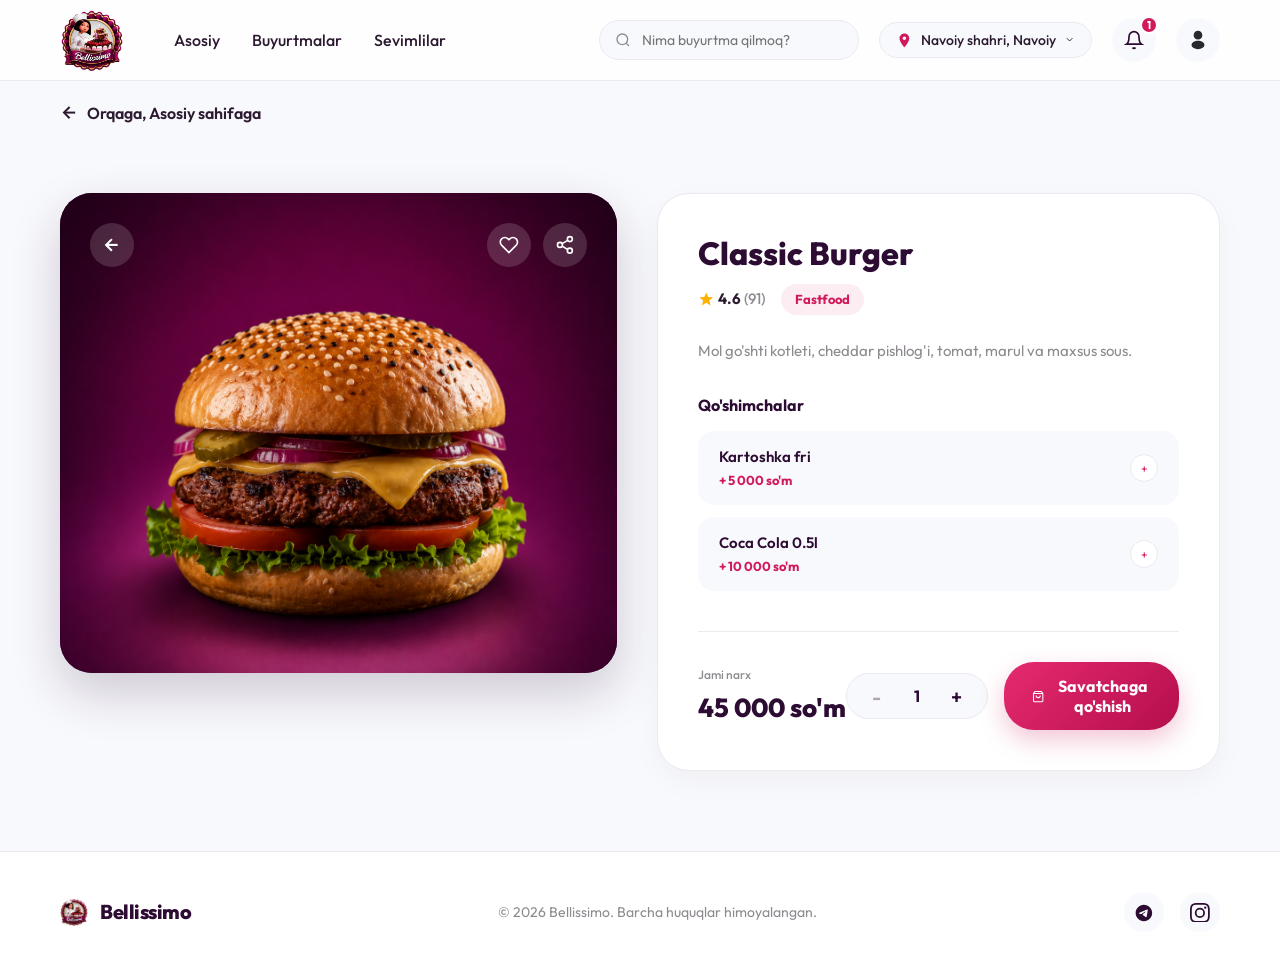
==== burger.html @ 24d5eb31 "Belissimo loyiha - to'liq versiya" ====
<!DOCTYPE html>
<html lang="uz">
<head>
    <meta charset="UTF-8">
    <meta name="viewport" content="width=device-width, initial-scale=1.0">
    <title>Classic Burger - Bellissimo</title>
    <meta name="description" content="Mol go'shti kotleti, cheddar pishlog'i, tomat, marul va maxsus sous bilan tayyorlangan Classic Burger. Bellissimo'da buyurtma bering.">
    <link rel="icon" type="image/x-icon" href="images/logo2.png">
    <link rel="stylesheet" href="style.css">
</head>
<body>

    <!-- ==========================================================================
         DESKTOP HEADER (Visible on Desktop/Tablet, hidden on Mobile)
         ========================================================================== -->
    <header class="desktop-header">
        <div class="container header-container">
            <a href="index.html" class="logo-link">
                <img src="images/logo2.png" alt="Bellissimo Logo" class="logo-img">
                            </a>

            <nav class="desktop-nav">
                <a href="index.html" class="nav-link">Asosiy</a>
                <a href="orders.html" class="nav-link">Buyurtmalar</a>
                <a href="favorites.html" class="nav-link">Sevimlilar</a>
            </nav>

            <div class="header-actions">
                <div class="header-search">
                    <svg class="header-search-icon" stroke="currentColor" fill="none" stroke-width="2" viewBox="0 0 24 24" height="1em" width="1em" xmlns="http://www.w3.org/2000/svg">
                        <circle cx="11" cy="11" r="8"></circle>
                        <line x1="21" y1="21" x2="16.65" y2="16.65"></line>
                    </svg>
                    <input type="text" id="search-input" placeholder="Nima buyurtma qilmoq?">
                </div>

                <button class="location-selector" title="Yetkazib berish manzili">
                    <svg stroke="currentColor" fill="currentColor" stroke-width="0" viewBox="0 0 24 24" height="1.2em" width="1.2em" xmlns="http://www.w3.org/2000/svg" style="color: var(--pink-accent);">
                        <path d="M12 2C8.13 2 5 5.13 5 9c0 5.25 7 13 7 13s7-7.75 7-13c0-3.87-3.13-7-7-7zm0 9.5c-1.38 0-2.5-1.12-2.5-2.5s1.12-2.5 2.5-2.5 2.5 1.12 2.5 2.5-1.12 2.5-2.5 2.5z"></path>
                    </svg>
                    <span>Navoiy shahri, Navoiy</span>
                    <svg stroke="currentColor" fill="none" stroke-width="2" viewBox="0 0 24 24" height="0.8em" width="0.8em" xmlns="http://www.w3.org/2000/svg">
                        <polyline points="6 9 12 15 18 9"></polyline>
                    </svg>
                </button>

                <button class="action-btn" title="Bildirishnomalar">
                    <svg stroke="currentColor" fill="none" stroke-width="2" viewBox="0 0 24 24" height="1em" width="1em" xmlns="http://www.w3.org/2000/svg">
                        <path d="M18 8A6 6 0 0 0 6 8c0 7-3 9-3 9h18s-3-2-3-9"></path>
                        <path d="M13.73 21a2 2 0 0 1-3.46 0"></path>
                    </svg>
                    <span class="badge">1</span>
                </button>


                <a href="profile.html" class="action-btn" title="Profil">
                    <img src="images/avatar.svg" alt="Profil" style="width: 22px; height: 22px; border-radius: 50%;">
                </a>
            </div>
        </div>
    </header>

    <!-- ==========================================================================
         PRODUCT DETAIL SECTION
         ========================================================================== -->
    <main class="container">
        <!-- Desktop Back Bar (Hidden on Mobile) -->
        <div class="detail-back-bar">
            <a href="index.html" class="back-link">
                <svg stroke="currentColor" fill="none" stroke-width="2.5" viewBox="0 0 24 24" height="1.2em" width="1.2em" xmlns="http://www.w3.org/2000/svg">
                    <line x1="19" y1="12" x2="5" y2="12"></line>
                    <polyline points="12 19 5 12 12 5"></polyline>
                </svg>
                <span>Orqaga, Asosiy sahifaga</span>
            </a>
        </div>

        <section class="detail-page-wrapper" data-base-price="45000">
            <div class="detail-layout">
                
                <!-- Left Column: Visual Gallery Card -->
                <div class="detail-gallery-card">
                    <div class="gallery-top-actions">
                        <!-- Back Button (Mobile layout) -->
                        <a href="index.html" class="gallery-circle-btn flex-center" title="Orqaga">
                            <svg stroke="currentColor" fill="none" stroke-width="2.5" viewBox="0 0 24 24" height="1.1em" width="1.1em" xmlns="http://www.w3.org/2000/svg">
                                <line x1="19" y1="12" x2="5" y2="12"></line>
                                <polyline points="12 19 5 12 12 5"></polyline>
                            </svg>
                        </a>
                        
                        <div class="flex-center" style="gap: 12px;">
                            <!-- Favorite Button -->
                            <button class="gallery-circle-btn detail-fav-btn flex-center" data-product-id="classic-burger" title="Saralanganlarga qo'shish">
                                <svg stroke="currentColor" fill="none" stroke-width="2" viewBox="0 0 24 24" height="1.1em" width="1.1em" xmlns="http://www.w3.org/2000/svg">
                                    <path d="M20.84 4.61a5.5 5.5 0 0 0-7.78 0L12 5.67l-1.06-1.06a5.5 5.5 0 0 0-7.78 7.78l1.06 1.06L12 21.23l7.78-7.78 1.06-1.06a5.5 5.5 0 0 0 0-7.78z"></path>
                                </svg>
                            </button>
                            
                            <!-- Share Button -->
                            <button class="gallery-circle-btn flex-center" title="Ulashish" onclick="navigator.clipboard.writeText(window.location.href).then(()=>showToast('Havola nusxalandi! 🔗')).catch(()=>showToast('Nusxalab bo\'lmadi'))">
                                <svg stroke="currentColor" fill="none" stroke-width="2" viewBox="0 0 24 24" height="1.1em" width="1.1em" xmlns="http://www.w3.org/2000/svg">
                                    <circle cx="18" cy="5" r="3"></circle>
                                    <circle cx="6" cy="12" r="3"></circle>
                                    <circle cx="18" cy="19" r="3"></circle>
                                    <line x1="8.59" y1="13.51" x2="15.42" y2="17.49"></line>
                                    <line x1="15.41" y1="6.51" x2="8.59" y2="10.49"></line>
                                </svg>
                            </button>
                        </div>
                    </div>

                    <div class="gallery-image-container">
                        <img src="images/burger.png" alt="Classic Burger" class="detail-main-img">
                    </div>

                </div>

                <!-- Right Column: Interactive details -->
                <div class="detail-info-card">
                    <div class="detail-header">
                        <h2 class="detail-title">Classic Burger</h2>
                        <div class="detail-ratings-row">
                            <div class="detail-rating">
                                <svg stroke="currentColor" fill="currentColor" stroke-width="0" viewBox="0 0 24 24" height="1.1em" width="1.1em" xmlns="http://www.w3.org/2000/svg">
                                    <path d="M12 17.27L18.18 21l-1.64-7.03L22 9.24l-7.19-.61L12 2 9.19 8.63 2 9.24l5.46 4.73L5.82 21z"></path>
                                </svg>
                                <span>4.6 <span class="detail-rating-count">(91)</span></span>
                            </div>
                            <span class="detail-category-badge">Fastfood</span>
                        </div>
                    </div>

                    <p class="detail-description">
                        Mol go'shti kotleti, cheddar pishlog'i, tomat, marul va maxsus sous.
                    </p>

                    <!-- No Size Selector (O'lcham) for Burger, matching mobile UI reference -->

                    <!-- Extras (Qo'shimchalar) -->
                    <div class="selector-section">
                        <h4 class="selector-title">Qo'shimchalar</h4>
                        <div class="extras-list">
                            <div class="extra-item" data-price="5000">
                                <div class="extra-info">
                                    <span class="extra-name">Kartoshka fri</span>
                                    <span class="extra-price">+ 5 000 so'm</span>
                                </div>
                                <button class="extra-checkbox flex-center">
                                    <svg stroke="currentColor" fill="currentColor" stroke-width="0" viewBox="0 0 24 24" height="1em" width="1em" xmlns="http://www.w3.org/2000/svg">
                                        <path d="M19 13h-6v6h-2v-6H5v-2h6V5h2v6h6v2z"></path>
                                    </svg>
                                </button>
                            </div>
                            <div class="extra-item" data-price="10000">
                                <div class="extra-info">
                                    <span class="extra-name">Coca Cola 0.5l</span>
                                    <span class="extra-price">+ 10 000 so'm</span>
                                </div>
                                <button class="extra-checkbox flex-center">
                                    <svg stroke="currentColor" fill="currentColor" stroke-width="0" viewBox="0 0 24 24" height="1em" width="1em" xmlns="http://www.w3.org/2000/svg">
                                        <path d="M19 13h-6v6h-2v-6H5v-2h6V5h2v6h6v2z"></path>
                                    </svg>
                                </button>
                            </div>
                        </div>
                    </div>

                    <!-- Purchase Actions Column -->
                    <div class="detail-purchase-bar">
                        <div class="detail-total-col">
                            <span class="detail-total-label">Jami narx</span>
                            <span class="detail-total-price">45 000 so'm</span>
                        </div>
                        <div class="detail-actions-col">
                            <div class="quantity-selector">
                                <button class="qty-btn qty-decrease">-</button>
                                <span class="qty-number">1</span>
                                <button class="qty-btn qty-increase">+</button>
                            </div>
                            <button class="btn-add-to-cart">
                                <svg stroke="currentColor" fill="none" stroke-width="2" viewBox="0 0 24 24" height="1.2em" width="1.2em" xmlns="http://www.w3.org/2000/svg">
                                    <path d="M6 2L3 6v14a2 2 0 0 0 2 2h14a2 2 0 0 0 2-2V6l-3-4z"></path>
                                    <line x1="3" y1="6" x2="21" y2="6"></line>
                                    <path d="M16 10a4 4 0 0 1-8 0"></path>
                                </svg>
                                <span>Savatchaga qo'shish</span>
                            </button>
                        </div>
                    </div>

                </div>

            </div>
        </section>
    </main>

    <!-- ==========================================================================
         MINIMAL FOOTER
         ========================================================================== -->
    <footer class="site-footer">
        <div class="container footer-container">
            <a href="index.html" class="logo-link">
                <img src="images/logo2.png" alt="Bellissimo Logo" class="logo-img" style="height: 28px; width: auto; object-fit: contain;">
                <span class="logo-text" style="font-size: 20px;">Bellissimo</span>
            </a>
            
            <p class="footer-copyright">© 2026 Bellissimo. Barcha huquqlar himoyalangan.</p>
            
            <div class="social-links">
                <a href="https://t.me/Belissimo_Navoiy" target="_blank" rel="noopener noreferrer" class="social-icon flex-center" title="Telegram">
                    <svg stroke="currentColor" fill="currentColor" stroke-width="0" viewBox="0 0 24 24" height="1.1em" width="1.1em" xmlns="http://www.w3.org/2000/svg">
                        <path d="M12 2C6.48 2 2 6.48 2 12s4.48 10 10 10 10-4.48 10-10S17.52 2 12 2zm4.64 6.8c-.15 1.58-.8 5.42-1.13 7.19-.14.75-.42 1-.68 1.03-.58.05-1.02-.38-1.58-.75-.88-.58-1.38-.94-2.23-1.5-.99-.65-.35-1.01.22-1.59.15-.15 2.71-2.48 2.76-2.69a.2.2 0 0 0-.05-.18c-.06-.05-.14-.03-.21-.02-.09.02-1.49.95-4.22 2.79-.4.27-.76.41-1.08.4-.36-.01-1.04-.2-1.55-.37-.63-.2-1.12-.31-1.08-.66.02-.18.27-.36.74-.55 2.92-1.27 4.86-2.11 5.83-2.51 2.78-1.16 3.35-1.36 3.73-1.36.08 0 .27.02.39.12.1.08.13.19.14.27-.01.06.01.24 0 .24z"></path>
                    </svg>
                </a>
                <a href="https://instagram.com/bellissimo.navoiy" target="_blank" rel="noopener noreferrer" class="social-icon flex-center" title="Instagram">
                    <svg stroke="currentColor" fill="currentColor" stroke-width="0" viewBox="0 0 24 24" height="1.1em" width="1.1em" xmlns="http://www.w3.org/2000/svg">
                        <path d="M12 2.163c3.204 0 3.584.012 4.85.07 3.252.148 4.771 1.691 4.919 4.919.058 1.265.069 1.645.069 4.849 0 3.205-.012 3.584-.069 4.849-.149 3.225-1.664 4.771-4.919 4.919-1.266.058-1.644.07-4.85.07-3.204 0-3.584-.012-4.849-.07-3.26-.149-4.771-1.699-4.919-4.92-.058-1.265-.07-1.644-.07-4.849 0-3.204.013-3.583.07-4.849.149-3.227 1.664-4.771 4.919-4.919 1.266-.057 1.645-.069 4.849-.069zM12 0C8.741 0 8.333.014 7.053.072 2.695.272.273 2.69.073 7.051.014 8.333 0 8.741 0 12c0 3.259.014 3.668.072 4.948.2 4.358 2.618 6.78 6.98 6.98 1.281.058 1.689.072 4.948.072 3.259 0 3.668-.014 4.948-.072 4.354-.2 6.782-2.618 6.979-6.98.059-1.28.073-1.689.073-4.948 0-3.259-.014-3.667-.072-4.947-.196-4.354-2.617-6.78-6.979-6.98C15.668.014 15.259 0 12 0zm0 5.838a6.162 6.162 0 1 0 0 12.324 6.162 6.162 0 0 0 0-12.324zM12 16a4 4 0 1 1 0-8 4 4 0 0 1 0 8zm6.406-11.845a1.44 1.44 0 1 0 0 2.881 1.44 1.44 0 0 0 0-2.881z"></path>
                    </svg>
                </a>
            </div>
        </div>
    </footer>

    <!-- Shared Javascript file -->
    <script src="script.js"></script>
</body>
</html>
---- style.css ----
@import url('https://fonts.googleapis.com/css2?family=Outfit:wght@300;400;500;600;700;800&display=swap');

:root {
    --dark-purple: #2D0C33;
    --dark-purple-rgb: 45, 12, 51;
    --purple-gradient: linear-gradient(135deg, #4A0E4E 0%, #2D0C33 100%);
    --pink-accent: #D11A5B;
    --pink-gradient: linear-gradient(135deg, #E62A70 0%, #B50E4C 100%);
    --white-card: #FFFFFF;
    --bg-gray: #F8F9FC;
    --gold: #FFB300;
    --text-dark: #2C1A30;
    --text-muted: #8E8A90;
    --border-color: #ECE9F0;
    --border-radius-lg: 24px;
    --border-radius-md: 16px;
    --border-radius-sm: 12px;
    --transition-smooth: all 0.3s cubic-bezier(0.4, 0, 0.2, 1);
    --shadow-soft: 0 10px 30px rgba(45, 12, 51, 0.04);
    --shadow-hover: 0 15px 35px rgba(45, 12, 51, 0.1);
    --max-width: 1200px;
}

* {
    box-sizing: border-box;
    margin: 0;
    padding: 0;
    -webkit-tap-highlight-color: transparent;
}

body {
    font-family: 'Outfit', sans-serif;
    background-color: var(--bg-gray);
    color: var(--text-dark);
    line-height: 1.5;
    overflow-x: hidden;
}

a {
    text-decoration: none;
    color: inherit;
}

button {
    font-family: 'Outfit', sans-serif;
    border: none;
    outline: none;
    cursor: pointer;
    background: none;
    transition: var(--transition-smooth);
}

input {
    font-family: 'Outfit', sans-serif;
    border: none;
    outline: none;
}

/* Scrollbar Customization */
::-webkit-scrollbar {
    width: 8px;
    height: 8px;
}
::-webkit-scrollbar-track {
    background: var(--bg-gray);
}
::-webkit-scrollbar-thumb {
    background: #D5CCD8;
    border-radius: 4px;
}
::-webkit-scrollbar-thumb:hover {
    background: #B4A6B8;
}

/* ==========================================================================
   GLOBAL UTILITIES & CONTAINERS
   ========================================================================== */
.container {
    max-width: var(--max-width);
    margin: 0 auto;
    padding: 0 20px;
    width: 100%;
}

.flex-center {
    display: flex;
    justify-content: center;
    align-items: center;
}

.text-gradient {
    background: var(--pink-gradient);
    -webkit-background-clip: text;
    -webkit-text-fill-color: transparent;
}

/* ==========================================================================
   DESKTOP HEADER & NAVIGATION (Hidden on mobile)
   ========================================================================== */
.desktop-header {
    background-color: rgba(255, 255, 255, 0.85);
    backdrop-filter: blur(10px);
    -webkit-backdrop-filter: blur(10px);
    border-bottom: 1px solid var(--border-color);
    position: sticky;
    top: 0;
    z-index: 1000;
    transition: var(--transition-smooth);
}

.header-container {
    display: flex;
    align-items: center;
    height: 80px;
}

.logo-link {
    display: flex;
    align-items: center;
    gap: 12px;
    flex-shrink: 0;
}

.logo-img {
    height: 64px;
    width: auto;
    object-fit: contain;
}

.logo-text {
    font-size: 24px;
    font-weight: 800;
    color: var(--dark-purple);
    letter-spacing: -0.5px;
}

.desktop-nav {
    display: flex;
    gap: 32px;
    margin-left: 50px;
    margin-right: 40px;
    align-items: center;
    flex-shrink: 0;
}

.nav-link {
    font-size: 16px;
    font-weight: 500;
    color: var(--text-dark);
    position: relative;
    padding: 8px 0;
    transition: var(--transition-smooth);
}

.nav-link::after {
    content: '';
    position: absolute;
    bottom: 0;
    left: 0;
    width: 0;
    height: 2px;
    background: var(--pink-gradient);
    transition: var(--transition-smooth);
}

.nav-link.active,
.nav-link:hover {
    color: var(--pink-accent);
}

.nav-link.active::after,
.nav-link:hover::after {
    width: 100%;
}

.header-actions {
    display: flex;
    align-items: center;
    gap: 20px;
    margin-left: auto;
}

.header-search {
    position: relative;
    width: 260px;
}

.header-search input {
    width: 100%;
    padding: 10px 16px 10px 42px;
    background-color: var(--bg-gray);
    border: 1px solid var(--border-color);
    border-radius: 30px;
    font-size: 14px;
    color: var(--text-dark);
    transition: var(--transition-smooth);
}

.header-search input:focus {
    background-color: #fff;
    border-color: var(--pink-accent);
    box-shadow: 0 0 0 3px rgba(209, 26, 91, 0.1);
}

.header-search-icon {
    position: absolute;
    left: 16px;
    top: 50%;
    transform: translateY(-50%);
    color: var(--text-muted);
    font-size: 16px;
    pointer-events: none;
}

.location-selector {
    display: flex;
    align-items: center;
    gap: 8px;
    padding: 8px 16px;
    background-color: var(--bg-gray);
    border: 1px solid var(--border-color);
    border-radius: 30px;
    font-size: 14px;
    font-weight: 500;
    color: var(--text-dark);
    white-space: nowrap;
}

.location-selector:hover {
    background-color: #fff;
    border-color: var(--pink-accent);
}

.action-btn {
    position: relative;
    display: inline-flex;
    align-items: center;
    justify-content: center;
    width: 44px;
    height: 44px;
    background-color: var(--bg-gray);
    border-radius: 50%;
    color: var(--dark-purple);
    font-size: 20px;
}

.action-btn:hover {
    background-color: var(--dark-purple);
    color: #fff;
    transform: translateY(-2px);
}

.badge {
    position: absolute;
    top: -2px;
    right: -2px;
    background-color: var(--pink-accent);
    color: #fff;
    font-size: 11px;
    font-weight: 700;
    min-width: 18px;
    height: 18px;
    border-radius: 9px;
    display: flex;
    align-items: center;
    justify-content: center;
    padding: 0 4px;
    border: 2px solid #fff;
}

.profile-avatar {
    width: 44px;
    height: 44px;
    border-radius: 50%;
    object-fit: cover;
    border: 2px solid var(--border-color);
    transition: var(--transition-smooth);
}

.profile-avatar:hover {
    border-color: var(--pink-accent);
    transform: translateY(-2px);
}

/* ==========================================================================
   MOBILE HEADER & SEARCH BAR (Hidden on desktop)
   ========================================================================== */
.mobile-header-container {
    display: none;
    padding: 16px 20px 8px;
    background-color: #fff;
}

.mobile-top-row {
    display: flex;
    justify-content: space-between;
    align-items: center;
    margin-bottom: 16px;
}

.mobile-location {
    display: flex;
    flex-direction: column;
}

.mobile-location-label {
    font-size: 12px;
    color: var(--text-muted);
    font-weight: 500;
    display: flex;
    align-items: center;
    gap: 4px;
}

.mobile-location-label svg {
    color: var(--pink-accent);
}

.mobile-location-value {
    font-size: 16px;
    font-weight: 700;
    color: var(--dark-purple);
    display: flex;
    align-items: center;
    gap: 6px;
    margin-top: 2px;
}

.mobile-location-value svg {
    font-size: 12px;
    color: var(--pink-accent);
}

.mobile-search-row {
    display: flex;
    gap: 12px;
    align-items: center;
}

.mobile-search-bar {
    position: relative;
    flex: 1;
}

.mobile-search-bar input {
    width: 100%;
    padding: 16px 16px 16px 48px;
    background-color: var(--bg-gray);
    border-radius: 20px;
    font-size: 15px;
    color: var(--text-dark);
    font-weight: 500;
    transition: var(--transition-smooth);
}

.mobile-search-bar input::placeholder {
    color: #B4A6B8;
}

.mobile-search-bar svg {
    position: absolute;
    left: 20px;
    top: 50%;
    transform: translateY(-50%);
    color: var(--text-muted);
    font-size: 18px;
}

.mobile-filter-btn {
    width: 52px;
    height: 52px;
    background: var(--purple-gradient);
    border-radius: 20px;
    color: #fff;
    display: flex;
    align-items: center;
    justify-content: center;
    font-size: 20px;
    box-shadow: 0 8px 20px rgba(45, 12, 51, 0.15);
}

.mobile-filter-btn:active {
    transform: scale(0.95);
}

/* ==========================================================================
   MOBILE BOTTOM NAVIGATION BAR
   ========================================================================== */
.mobile-bottom-nav {
    display: none;
    position: fixed;
    bottom: 0;
    left: 0;
    width: 100%;
    background-color: #fff;
    box-shadow: 0 -10px 30px rgba(0, 0, 0, 0.04);
    border-top: 1px solid var(--border-color);
    z-index: 999;
}

.mobile-nav-container {
    display: flex;
    justify-content: space-around;
    align-items: center;
    height: 72px;
    padding: 0 10px;
}

.mobile-nav-item {
    display: flex;
    flex-direction: column;
    align-items: center;
    gap: 6px;
    color: var(--text-muted);
    font-size: 12px;
    font-weight: 600;
    flex: 1;
    padding: 8px 0;
}

.mobile-nav-item svg {
    font-size: 22px;
    transition: var(--transition-smooth);
}

.mobile-nav-item.active {
    color: var(--pink-accent);
}

.mobile-nav-item.active svg {
    transform: translateY(-2px);
}

/* ==========================================================================
   HERO BANNER
   ========================================================================== */
.hero-section {
    padding: 24px 0;
}

.hero-banner-container {
    width: 100%;
    border-radius: 24px;
    overflow: hidden;
    box-shadow: 0 15px 40px rgba(45, 12, 51, 0.08);
    display: flex;
    justify-content: center;
    align-items: center;
    background-color: var(--dark-purple);
}

.hero-banner-img {
    width: 100%;
    height: auto;
    max-height: 480px;
    object-fit: cover;
    object-position: center;
    display: block;
    border-radius: 24px;
    transition: var(--transition-smooth);
}

/* ==========================================================================
   CATEGORIES SECTION
   ========================================================================== */
.categories-section {
    padding: 16px 0;
}

.section-header {
    display: flex;
    justify-content: space-between;
    align-items: center;
    margin-bottom: 20px;
}

.section-title {
    font-size: 24px;
    font-weight: 800;
    color: var(--dark-purple);
    letter-spacing: -0.5px;
}

.section-link {
    color: var(--pink-accent);
    font-weight: 700;
    font-size: 15px;
    transition: var(--transition-smooth);
}

.section-link:hover {
    opacity: 0.8;
}

.categories-wrapper {
    display: flex;
    justify-content: space-between;
    align-items: center;
    gap: 24px;
}

.categories-cart-btn {
    display: inline-flex;
    align-items: center;
    justify-content: center;
    height: 40px;
    padding: 0 24px;
    background-color: var(--pink-accent);
    color: #fff;
    border: none;
    border-radius: 9999px;
    font-size: 16px;
    font-weight: 600;
    cursor: pointer;
    white-space: nowrap;
    transition: all 250ms ease;
    box-shadow: 0 4px 12px rgba(209, 26, 91, 0.2);
    margin-bottom: 12px; /* To align with the scrollbar of categories-container */
}

.categories-cart-btn:hover {
    transform: translateY(-2px);
    box-shadow: 0 6px 16px rgba(209, 26, 91, 0.3);
}

.categories-cart-btn .divider {
    margin: 0 8px;
    opacity: 0.8;
    font-weight: 400;
}

.categories-cart-btn .cart-badge {
    background: transparent;
    color: #fff;
    font-weight: 700;
    padding: 0;
}

.categories-container {
    display: flex;
    flex: 1;
    gap: 16px;
    overflow-x: auto;
    padding: 4px 4px 16px;
    scrollbar-width: none; /* Firefox */
    -webkit-overflow-scrolling: touch;
}

.categories-container::-webkit-scrollbar {
    display: none; /* Chrome/Safari */
}

.category-card {
    display: inline-flex;
    align-items: center;
    justify-content: center;
    height: 40px;
    padding: 0 24px;
    background-color: var(--white-card);
    color: var(--dark-purple);
    border: 1px solid var(--border-color);
    border-radius: 9999px;
    font-size: 16px;
    font-weight: 600;
    cursor: pointer;
    white-space: nowrap;
    transition: all 250ms ease;
    box-shadow: none;
    flex-shrink: 0;
}

@media (min-width: 993px) {
    .category-card:hover {
        background: var(--purple-gradient);
        color: #fff;
        border-color: transparent;
        transform: translateY(-2px);
    }
}

.category-card.active {
    background: var(--purple-gradient);
    color: #fff;
    border-color: transparent;
    box-shadow: 0 8px 20px rgba(45, 12, 51, 0.15);
    transform: scale(1.03);
}

.category-card.active:hover {
    transform: scale(1.03);
}

.category-name {
    font-size: 16px;
    font-weight: 600;
}

/* ==========================================================================
   POPULAR PRODUCTS SECTION
   ========================================================================== */
.popular-section {
    padding: 16px 0 60px;
}

.products-grid {
    display: grid;
    grid-template-columns: repeat(4, 1fr);
    gap: 24px;
}

.product-card {
    background-color: var(--white-card);
    border-radius: var(--border-radius-lg);
    box-shadow: var(--shadow-soft);
    padding: 16px;
    display: flex;
    flex-direction: column;
    position: relative;
    transition: var(--transition-smooth);
    border: 1px solid var(--border-color);
}

.product-card:hover {
    transform: translateY(-6px);
    box-shadow: var(--shadow-hover);
    border-color: rgba(209, 26, 91, 0.1);
}

.favorite-badge {
    position: absolute;
    top: 16px;
    right: 16px;
    width: 36px;
    height: 36px;
    border-radius: 50%;
    background-color: rgba(255, 255, 255, 0.9);
    backdrop-filter: blur(4px);
    -webkit-backdrop-filter: blur(4px);
    color: var(--text-muted);
    font-size: 16px;
    box-shadow: 0 4px 10px rgba(0, 0, 0, 0.05);
    z-index: 5;
}

.favorite-badge:hover,
.favorite-badge.active {
    color: var(--pink-accent);
    background-color: #fff;
}

.product-img-wrapper {
    width: 100%;
    aspect-ratio: 1 / 1;
    margin-bottom: 16px;
    border-radius: var(--border-radius-md);
    overflow: hidden;
    background-color: var(--bg-gray);
}

.product-img {
    height: 100%;
    width: 100%;
    object-fit: cover;
    transition: var(--transition-smooth);
}

.product-card:hover .product-img {
    transform: scale(1.08);
}

.product-info {
    display: flex;
    flex-direction: column;
    flex-grow: 1;
}

.product-meta {
    display: flex;
    justify-content: space-between;
    align-items: center;
    margin-bottom: 8px;
}

.product-category {
    font-size: 13px;
    font-weight: 600;
    color: var(--pink-accent);
    background-color: rgba(209, 26, 91, 0.06);
    padding: 4px 10px;
    border-radius: 20px;
}

.product-rating {
    display: flex;
    align-items: center;
    gap: 4px;
    font-size: 13px;
    font-weight: 700;
    color: var(--text-dark);
}

.product-rating svg {
    color: var(--gold);
}

.product-rating-count {
    color: var(--text-muted);
    font-weight: 500;
}

.product-title {
    font-size: 17px;
    font-weight: 700;
    color: var(--dark-purple);
    margin-bottom: 16px;
    line-height: 1.3;
    flex-grow: 1;
    display: -webkit-box;
    -webkit-line-clamp: 2;
    -webkit-box-orient: vertical;
    overflow: hidden;
}

.product-bottom {
    display: flex;
    justify-content: space-between;
    align-items: center;
    margin-top: auto;
}

.product-price {
    font-size: 18px;
    font-weight: 800;
    color: var(--dark-purple);
}

.add-card-btn {
    width: 40px;
    height: 40px;
    background: var(--pink-gradient);
    border-radius: 12px;
    color: #fff;
    font-size: 18px;
    box-shadow: 0 4px 12px rgba(209, 26, 91, 0.2);
}

.add-card-btn:hover {
    transform: scale(1.08);
    box-shadow: 0 6px 16px rgba(209, 26, 91, 0.3);
}

/* ==========================================================================
   PRODUCT DETAIL PAGE LAYOUT
   ========================================================================== */
.detail-page-wrapper {
    padding: 40px 0 80px;
}

.detail-back-bar {
    margin-bottom: 24px;
    padding-top: 20px;
}

.back-link {
    display: inline-flex;
    align-items: center;
    gap: 8px;
    font-weight: 600;
    color: var(--text-dark);
}

.back-link:hover {
    color: var(--pink-accent);
}

.detail-layout {
    display: grid;
    grid-template-columns: 1.1fr 0.9fr;
    gap: 40px;
    align-items: start;
}

/* Left Column: Premium Gallery Visual Card */
.detail-gallery-card {
    background: var(--purple-gradient);
    border-radius: 32px;
    padding: 30px;
    position: relative;
    box-shadow: 0 20px 50px rgba(45, 12, 51, 0.2);
    min-height: 480px;
    display: flex;
    flex-direction: column;
    justify-content: space-between;
    overflow: hidden;
}

.gallery-top-actions {
    display: flex;
    justify-content: space-between;
    position: relative;
    z-index: 5;
}

.gallery-circle-btn {
    width: 44px;
    height: 44px;
    border-radius: 50%;
    background-color: rgba(255, 255, 255, 0.15);
    backdrop-filter: blur(10px);
    -webkit-backdrop-filter: blur(10px);
    color: #fff;
    font-size: 18px;
}

.gallery-circle-btn:hover,
.gallery-circle-btn.active {
    background-color: #fff;
    color: var(--pink-accent);
    transform: scale(1.05);
}

.gallery-image-container {
    position: absolute;
    top: 0;
    left: 0;
    right: 0;
    bottom: 0;
    display: flex;
    align-items: center;
    justify-content: center;
    background: none;
    border: none;
    box-shadow: none;
}

.detail-main-img {
    width: 100%;
    height: 100%;
    object-fit: cover;
}

@keyframes float {
    0%, 100% { transform: translateY(0); }
    50% { transform: translateY(-10px); }
}

.gallery-indicators {
    display: flex;
    justify-content: space-between;
    align-items: center;
    position: relative;
    z-index: 5;
}

.dots-wrapper {
    display: flex;
    gap: 8px;
}

.gallery-dot {
    width: 8px;
    height: 8px;
    border-radius: 50%;
    background-color: rgba(255, 255, 255, 0.3);
}

.gallery-dot.active {
    width: 24px;
    border-radius: 4px;
    background-color: #fff;
}

.gallery-counter {
    background-color: rgba(255, 255, 255, 0.15);
    backdrop-filter: blur(10px);
    -webkit-backdrop-filter: blur(10px);
    color: #fff;
    padding: 4px 12px;
    border-radius: 20px;
    font-size: 13px;
    font-weight: 600;
}

/* Right Column: Information & Controls Card */
.detail-info-card {
    background-color: var(--white-card);
    border-radius: 32px;
    box-shadow: var(--shadow-soft);
    padding: 40px;
    border: 1px solid var(--border-color);
}

.detail-header {
    margin-bottom: 24px;
}

.detail-title {
    font-size: 32px;
    font-weight: 800;
    color: var(--dark-purple);
    line-height: 1.2;
    margin-bottom: 12px;
}

.detail-ratings-row {
    display: flex;
    align-items: center;
    gap: 16px;
}

.detail-rating {
    display: flex;
    align-items: center;
    gap: 4px;
    font-size: 15px;
    font-weight: 700;
}

.detail-rating svg {
    color: var(--gold);
}

.detail-rating-count {
    color: var(--text-muted);
    font-weight: 500;
}

.detail-category-badge {
    background-color: rgba(209, 26, 91, 0.08);
    color: var(--pink-accent);
    font-size: 13px;
    font-weight: 700;
    padding: 6px 14px;
    border-radius: 20px;
}

.detail-description {
    font-size: 15px;
    color: var(--text-muted);
    line-height: 1.6;
    margin-bottom: 30px;
}

/* Size Selector Section */
.selector-section {
    margin-bottom: 30px;
}

.selector-title {
    font-size: 16px;
    font-weight: 700;
    color: var(--dark-purple);
    margin-bottom: 14px;
}

.size-selector-grid {
    display: grid;
    grid-template-columns: repeat(3, 1fr);
    gap: 12px;
}

.size-btn {
    border: 1px solid var(--border-color);
    border-radius: var(--border-radius-sm);
    padding: 12px 8px;
    text-align: center;
    background-color: #fff;
    transition: var(--transition-smooth);
}

.size-btn:hover {
    border-color: var(--pink-accent);
}

.size-btn.active {
    border-color: var(--pink-accent);
    background-color: rgba(209, 26, 91, 0.02);
    box-shadow: 0 0 0 1px var(--pink-accent) inset;
}

.size-value {
    display: block;
    font-size: 15px;
    font-weight: 700;
    color: var(--dark-purple);
    margin-bottom: 4px;
}

.size-desc {
    display: block;
    font-size: 11px;
    color: var(--text-muted);
}

/* Extras Section */
.extras-list {
    display: flex;
    flex-direction: column;
    gap: 12px;
}

.extra-item {
    display: flex;
    justify-content: space-between;
    align-items: center;
    background-color: var(--bg-gray);
    padding: 14px 20px;
    border-radius: var(--border-radius-md);
    cursor: pointer;
    border: 1px solid transparent;
    transition: var(--transition-smooth);
}

.extra-item:hover {
    border-color: rgba(209, 26, 91, 0.15);
    background-color: rgba(209, 26, 91, 0.01);
}

.extra-item.selected {
    border-color: rgba(209, 26, 91, 0.25);
    background-color: rgba(209, 26, 91, 0.02);
}

.extra-info {
    display: flex;
    flex-direction: column;
    gap: 2px;
}

.extra-name {
    font-size: 15px;
    font-weight: 600;
    color: var(--dark-purple);
}

.extra-price {
    font-size: 13px;
    color: var(--pink-accent);
    font-weight: 700;
}

.extra-checkbox {
    width: 28px;
    height: 28px;
    border-radius: 50%;
    background-color: #fff;
    border: 1px solid var(--border-color);
    color: var(--pink-accent);
    font-size: 12px;
    transition: var(--transition-smooth);
}

.extra-item.selected .extra-checkbox {
    background-color: var(--pink-accent);
    border-color: var(--pink-accent);
    color: #fff;
}

/* Details Purchase/Bottom Bar */
.detail-purchase-bar {
    display: flex;
    justify-content: space-between;
    align-items: center;
    margin-top: 40px;
    padding-top: 30px;
    border-top: 1px solid var(--border-color);
}

.detail-total-col {
    display: flex;
    flex-direction: column;
    gap: 4px;
}

.detail-total-label {
    font-size: 12px;
    color: var(--text-muted);
    font-weight: 500;
}

.detail-total-price {
    font-size: 26px;
    font-weight: 800;
    color: var(--dark-purple);
    white-space: nowrap;
}

.detail-actions-col {
    display: flex;
    align-items: center;
    gap: 16px;
}

.quantity-selector {
    display: flex;
    align-items: center;
    gap: 16px;
    background-color: var(--bg-gray);
    padding: 8px 16px;
    border-radius: 30px;
    border: 1px solid var(--border-color);
}

.qty-btn {
    font-size: 20px;
    font-weight: 600;
    color: var(--dark-purple);
    width: 28px;
    height: 28px;
    display: flex;
    align-items: center;
    justify-content: center;
}

.qty-btn:hover {
    color: var(--pink-accent);
}

.qty-number {
    font-size: 16px;
    font-weight: 700;
    color: var(--dark-purple);
    min-width: 20px;
    text-align: center;
}

.btn-add-to-cart {
    background: var(--pink-gradient);
    color: #fff;
    font-size: 16px;
    font-weight: 700;
    padding: 14px 28px;
    border-radius: 30px;
    display: flex;
    align-items: center;
    gap: 10px;
    box-shadow: 0 10px 25px rgba(209, 26, 91, 0.25);
}

.btn-add-to-cart:hover {
    transform: translateY(-2px);
    box-shadow: 0 15px 30px rgba(209, 26, 91, 0.35);
}

.btn-add-to-cart:active {
    transform: translateY(0);
}

/* ==========================================================================
   MINIMAL FOOTER
   ========================================================================== */
.site-footer {
    background-color: #fff;
    border-top: 1px solid var(--border-color);
    padding: 40px 0;
    margin-top: auto;
}

.footer-container {
    display: flex;
    justify-content: space-between;
    align-items: center;
}

.footer-copyright {
    font-size: 14px;
    color: var(--text-muted);
}

.social-links {
    display: flex;
    gap: 16px;
}

.social-icon {
    width: 40px;
    height: 40px;
    border-radius: 50%;
    background-color: var(--bg-gray);
    color: var(--dark-purple);
    font-size: 18px;
    transition: var(--transition-smooth);
}

.social-icon:hover {
    background-color: var(--pink-accent);
    color: #fff;
    transform: translateY(-2px);
}

/* ==========================================================================
   MODAL DIALOGS (e.g. Location Pick)
   ========================================================================== */
.modal-overlay {
    position: fixed;
    top: 0;
    left: 0;
    right: 0;
    bottom: 0;
    background-color: rgba(45, 12, 51, 0.5);
    backdrop-filter: blur(6px);
    -webkit-backdrop-filter: blur(6px);
    z-index: 2000;
    opacity: 0;
    visibility: hidden;
    transition: var(--transition-smooth);
}

.modal-overlay.open {
    opacity: 1;
    visibility: visible;
}

.modal-content {
    background-color: #fff;
    border-radius: 28px;
    max-width: 480px;
    width: 90%;
    padding: 30px;
    box-shadow: 0 20px 60px rgba(0, 0, 0, 0.15);
    position: relative;
    transform: scale(0.9);
    transition: var(--transition-smooth);
}

.modal-overlay.open .modal-content {
    transform: scale(1);
}

.modal-header {
    display: flex;
    justify-content: space-between;
    align-items: center;
    margin-bottom: 20px;
}

.modal-title {
    font-size: 20px;
    font-weight: 800;
    color: var(--dark-purple);
}

.modal-close-btn {
    font-size: 20px;
    color: var(--text-muted);
}

.modal-close-btn:hover {
    color: var(--pink-accent);
}

.location-options-list {
    display: flex;
    flex-direction: column;
    gap: 10px;
}

.location-option {
    display: flex;
    align-items: center;
    gap: 12px;
    padding: 14px 20px;
    border-radius: var(--border-radius-md);
    background-color: var(--bg-gray);
    cursor: pointer;
    font-weight: 600;
    transition: var(--transition-smooth);
    border: 1px solid transparent;
}

.location-option:hover,
.location-option.selected {
    background-color: rgba(209, 26, 91, 0.03);
    border-color: var(--pink-accent);
}

.location-option svg {
    color: var(--pink-accent);
}

/* ==========================================================================
   TOAST NOTIFICATION
   ========================================================================== */
.toast-container {
    position: fixed;
    top: 24px;
    right: 24px;
    display: flex;
    flex-direction: column;
    gap: 12px;
    z-index: 3000;
}

.toast {
    background-color: var(--dark-purple);
    color: #fff;
    border-left: 4px solid var(--pink-accent);
    border-radius: 12px;
    padding: 16px 24px;
    display: flex;
    align-items: center;
    gap: 12px;
    box-shadow: 0 10px 30px rgba(0, 0, 0, 0.15);
    font-weight: 600;
    min-width: 260px;
    transform: translateX(120%);
    transition: var(--transition-smooth);
}

.toast.show {
    transform: translateX(0);
}

.toast svg {
    color: var(--pink-accent);
    font-size: 18px;
}

/* ==========================================================================
   RESPONSIVE DESIGN BREAKPOINTS
   ========================================================================== */

/* Laptop / Desktop (Header shown, mobile bar hidden) */
@media (min-width: 993px) {
    .desktop-header,
    .header {
        display: block;
    }
}

/* Tablet & Smaller Screens */
@media (max-width: 992px) {
    /* Layout Adaptations */
    .desktop-header,
    .header {
        display: none;
    }
    
    .mobile-header-container {
        display: block;
        position: sticky;
        top: 0;
        z-index: 100;
        box-shadow: 0 4px 20px rgba(0,0,0,0.02);
    }
    
    .mobile-bottom-nav {
        display: block;
    }
    
    .site-footer {
        display: none !important;
    }
    
    /* Hero Section Adjustment */
    .hero-banner {
        padding: 30px;
        min-height: 180px;
    }
    
    .hero-content {
        max-width: 60%;
        gap: 12px;
    }
    
    .hero-title {
        font-size: 24px;
    }
    
    .hero-btn {
        padding: 10px 22px;
        font-size: 13px;
    }
    
    /* Grid Adaptations */
    .products-grid {
        grid-template-columns: repeat(2, 1fr);
        gap: 20px;
    }
    
    /* Product Detail page adaptation for Tablet */
    .detail-layout {
        grid-template-columns: 1fr;
        gap: 30px;
    }
    
    .detail-gallery-card {
        min-height: 380px;
    }
    
    .detail-main-img {
        max-height: 260px;
    }
    
    .detail-info-card {
        padding: 30px;
    }
}

/* Mobile Screens (< 576px) - Make it look EXACTLY 1:1 like mobile screenshot */
@media (max-width: 576px) {
    .container {
        padding: 0 16px;
    }
    
    .mobile-header-container {
        padding: 16px 16px 8px;
    }
    
    /* Hero Section adaptation for mobile */
    .hero-banner-container {
        border-radius: 20px;
    }
    
    .hero-banner-img {
        border-radius: 20px;
        max-height: 220px;
    }
    
    /* Category sizing */
    .category-card {
        height: 44px;
        padding: 0 20px;
    }
    
    .category-name {
        font-size: 14px;
    }
    
    /* Products Grid */
    .popular-section .products-grid {
        display: grid;
        grid-template-columns: repeat(2, 1fr);
        gap: 12px;
        padding: 4px 4px 16px;
    }
    
    .popular-section .product-card {
        padding: 12px;
        border-radius: 20px;
    }
    
    .product-img-wrapper {
        height: auto;
        aspect-ratio: 1 / 1;
        margin-bottom: 12px;
    }
    
    .product-title {
        font-size: 14px;
        margin-bottom: 12px;
    }
    
    .product-price {
        font-size: 15px;
    }
    
    .add-card-btn {
        width: 32px;
        height: 32px;
        border-radius: 8px;
        font-size: 14px;
    }
    
    /* Product Detail page adaptation for Mobile - EXACTLY LIKE SCREENSHOT */
    .detail-page-wrapper {
        padding: 0;
        background-color: var(--dark-purple);
    }
    
    .detail-back-bar {
        display: none;
    }
    
    .detail-layout {
        gap: 0;
    }
    
    .detail-gallery-card {
        border-radius: 0;
        min-height: 280px;
        padding: 16px 20px;
        box-shadow: none;
    }
    
    .detail-main-img {
        max-height: none;
        object-fit: cover;
    }
    
    .detail-info-card {
        border-radius: 30px 30px 0 0;
        padding: 30px 20px 100px;
        margin-top: -24px;
        position: relative;
        z-index: 10;
        box-shadow: 0 -10px 30px rgba(0, 0, 0, 0.05);
        border: none;
    }
    
    .detail-title {
        font-size: 24px;
        font-weight: 800;
        margin-bottom: 8px;
    }
    
    .detail-ratings-row {
        margin-bottom: 16px;
    }
    
    .detail-description {
        font-size: 14px;
        margin-bottom: 24px;
    }
    
    .size-selector-grid {
        gap: 8px;
    }
    
    .size-btn {
        padding: 8px 4px;
    }
    
    .size-value {
        font-size: 13px;
    }
    
    .size-desc {
        font-size: 9px;
    }
    
    .extra-item {
        padding: 12px 16px;
    }
    
    .extra-name {
        font-size: 14px;
    }
    
    .extra-price {
        font-size: 12px;
    }
    
    .extra-checkbox {
        width: 24px;
        height: 24px;
    }
    
    .detail-purchase-bar {
        position: fixed;
        bottom: 0;
        left: 0;
        width: 100%;
        background-color: #fff;
        padding: 16px 20px 24px;
        box-shadow: 0 -10px 30px rgba(0, 0, 0, 0.06);
        border-top: 1px solid var(--border-color);
        margin-top: 0;
        z-index: 999;
    }
    
    .detail-total-price {
        font-size: 22px;
    }
    
    .detail-actions-col {
        gap: 12px;
    }
    
    .quantity-selector {
        padding: 6px 12px;
        gap: 12px;
    }
    
    .qty-btn {
        width: 24px;
        height: 24px;
        font-size: 16px;
    }
    
    .qty-number {
        font-size: 15px;
    }
    
    .btn-add-to-cart {
        padding: 12px 20px;
        font-size: 15px;
        gap: 6px;
    }
}

/* ==========================================================================
   NOTIFICATIONS DROPDOWN PANEL
   ========================================================================== */
.notifications-dropdown {
    position: absolute;
    top: 60px;
    right: 60px;
    width: 320px;
    background-color: #fff;
    border-radius: var(--border-radius-md);
    box-shadow: 0 10px 30px rgba(45, 12, 51, 0.12);
    border: 1px solid var(--border-color);
    padding: 16px;
    display: none;
    z-index: 1001;
}

.notifications-dropdown.open {
    display: block;
    animation: slideDown 250ms cubic-bezier(0.4, 0, 0.2, 1);
}

@keyframes slideDown {
    from { opacity: 0; transform: translateY(-10px); }
    to { opacity: 1; transform: translateY(0); }
}

.notifications-header {
    font-size: 16px;
    font-weight: 700;
    color: var(--dark-purple);
    border-bottom: 1px solid var(--border-color);
    padding-bottom: 10px;
    margin-bottom: 10px;
}

.empty-notifications {
    font-size: 14px;
    color: var(--text-muted);
    text-align: center;
    padding: 20px 0;
}

/* ==========================================================================
   LOGIN PAGE
   ========================================================================== */
.login-wrapper {
    display: flex;
    justify-content: center;
    align-items: center;
    min-height: 80vh;
    padding: 40px 20px;
}

.login-card {
    background-color: #fff;
    border-radius: var(--border-radius-lg);
    box-shadow: var(--shadow-soft);
    padding: 40px;
    width: 100%;
    max-width: 400px;
    border: 1px solid var(--border-color);
    text-align: center;
}

.login-logo {
    width: 80px;
    height: 80px;
    object-fit: contain;
    border-radius: 20px;
    margin-bottom: 20px;
    box-shadow: 0 4px 12px rgba(45, 12, 51, 0.08);
}

.login-title {
    font-size: 24px;
    font-weight: 800;
    color: var(--dark-purple);
    margin-bottom: 8px;
}

.login-subtitle {
    font-size: 14px;
    color: var(--text-muted);
    margin-bottom: 30px;
}

.form-group {
    text-align: left;
    margin-bottom: 20px;
}

.form-label {
    display: block;
    font-size: 14px;
    font-weight: 600;
    color: var(--dark-purple);
    margin-bottom: 8px;
}

.form-input {
    width: 100%;
    padding: 14px 18px;
    background-color: var(--bg-gray);
    border: 1px solid var(--border-color);
    border-radius: var(--border-radius-sm);
    font-size: 15px;
    color: var(--text-dark);
    transition: var(--transition-smooth);
}

.form-input:focus {
    border-color: var(--pink-accent);
    background-color: #fff;
}

.btn-login {
    width: 100%;
    background: var(--pink-gradient);
    color: #fff;
    font-size: 16px;
    font-weight: 700;
    padding: 14px;
    border-radius: var(--border-radius-sm);
    margin-top: 10px;
    box-shadow: 0 8px 20px rgba(209, 26, 91, 0.2);
}

.btn-login:hover {
    transform: translateY(-2px);
    box-shadow: 0 12px 25px rgba(209, 26, 91, 0.3);
}

/* ==========================================================================
   SHOPPING CART PAGE
   ========================================================================== */
.cart-layout {
    display: grid;
    grid-template-columns: 1.2fr 0.8fr;
    gap: 40px;
    margin-top: 20px;
}

.cart-items-panel {
    background-color: #fff;
    border-radius: var(--border-radius-lg);
    box-shadow: var(--shadow-soft);
    padding: 30px;
    border: 1px solid var(--border-color);
}

.cart-title {
    font-size: 24px;
    font-weight: 800;
    color: var(--dark-purple);
    margin-bottom: 24px;
}

.cart-item {
    display: flex;
    align-items: center;
    gap: 20px;
    padding: 20px 0;
    border-bottom: 1px solid var(--border-color);
}

.cart-item:last-child {
    border-bottom: none;
}

.cart-item-img {
    width: 80px;
    height: 80px;
    object-fit: cover;
    border-radius: var(--border-radius-md);
    background-color: var(--bg-gray);
}

.cart-item-info {
    flex-grow: 1;
}

.cart-item-name {
    font-size: 16px;
    font-weight: 700;
    color: var(--dark-purple);
    margin-bottom: 4px;
}

.cart-item-meta {
    font-size: 13px;
    color: var(--text-muted);
    font-weight: 500;
}

.cart-item-price {
    font-size: 16px;
    font-weight: 800;
    color: var(--dark-purple);
    margin-bottom: 4px;
}

.cart-item-actions {
    display: flex;
    flex-direction: column;
    align-items: flex-end;
    gap: 12px;
}

.btn-remove-item {
    color: var(--text-muted);
    font-size: 14px;
    font-weight: 500;
}

.btn-remove-item:hover {
    color: var(--pink-accent);
}

.cart-summary-panel {
    background-color: #fff;
    border-radius: var(--border-radius-lg);
    box-shadow: var(--shadow-soft);
    padding: 30px;
    border: 1px solid var(--border-color);
    position: sticky;
    top: 100px;
}

.summary-title {
    font-size: 20px;
    font-weight: 800;
    color: var(--dark-purple);
    margin-bottom: 20px;
}

.summary-row {
    display: flex;
    justify-content: space-between;
    font-size: 15px;
    color: var(--text-muted);
    margin-bottom: 12px;
}

.summary-row.total {
    border-top: 1px solid var(--border-color);
    padding-top: 16px;
    margin-top: 16px;
    font-size: 18px;
    font-weight: 800;
    color: var(--dark-purple);
}

.btn-checkout {
    width: 100%;
    background: var(--pink-gradient);
    color: #fff;
    font-size: 16px;
    font-weight: 700;
    padding: 14px;
    border-radius: 30px;
    margin-top: 20px;
    box-shadow: 0 8px 20px rgba(209, 26, 91, 0.2);
}

.btn-checkout:hover {
    transform: translateY(-2px);
    box-shadow: 0 12px 25px rgba(209, 26, 91, 0.3);
}

.empty-cart-view {
    text-align: center;
    padding: 60px 20px;
}

.empty-cart-img {
    width: 320px;
    height: auto;
    margin-bottom: 20px;
    opacity: 1;
}

.empty-cart-text {
    font-size: 16px;
    color: var(--text-muted);
    margin-bottom: 24px;
}

.btn-go-home {
    background: var(--pink-gradient);
    color: #fff;
    font-weight: 700;
    padding: 12px 28px;
    border-radius: 30px;
    display: inline-block;
}

/* ==========================================================================
   USER PROFILE PAGE
   ========================================================================== */
.profile-card {
    background-color: #fff;
    border-radius: var(--border-radius-lg);
    box-shadow: var(--shadow-soft);
    padding: 40px;
    border: 1px solid var(--border-color);
    margin-top: 20px;
}

.profile-header-block {
    display: flex;
    align-items: center;
    gap: 24px;
    border-bottom: 1px solid var(--border-color);
    padding-bottom: 30px;
    margin-bottom: 30px;
}

.profile-large-avatar {
    width: 90px;
    height: 90px;
    border-radius: 50%;
    background-color: var(--bg-gray);
    color: var(--dark-purple);
    font-size: 40px;
    border: 3px solid var(--border-color);
}

.profile-header-info {
    text-align: left;
}

.profile-name {
    font-size: 24px;
    font-weight: 800;
    color: var(--dark-purple);
    margin-bottom: 4px;
}

.profile-role {
    font-size: 14px;
    color: var(--pink-accent);
    font-weight: 700;
}

.profile-details-grid {
    display: grid;
    grid-template-columns: repeat(2, 1fr);
    gap: 30px;
}

.profile-detail-item {
    text-align: left;
}

.profile-detail-label {
    font-size: 13px;
    color: var(--text-muted);
    font-weight: 600;
    margin-bottom: 6px;
}

.profile-detail-value {
    font-size: 16px;
    font-weight: 700;
    color: var(--dark-purple);
}

.btn-logout {
    background-color: var(--bg-gray);
    color: var(--pink-accent);
    border: 1px solid var(--border-color);
    font-size: 15px;
    font-weight: 700;
    padding: 12px 30px;
    border-radius: 30px;
    margin-top: 30px;
}

.btn-logout:hover {
    background-color: var(--pink-accent);
    color: #fff;
    border-color: transparent;
}

/* ==========================================================================
   ORDERS PAGE
   ========================================================================== */
.orders-list {
    display: flex;
    flex-direction: column;
    gap: 20px;
    margin-top: 20px;
}

.order-card {
    background-color: #fff;
    border-radius: var(--border-radius-lg);
    box-shadow: var(--shadow-soft);
    padding: 24px;
    border: 1px solid var(--border-color);
}

.order-card-header {
    display: flex;
    justify-content: space-between;
    align-items: center;
    border-bottom: 1px solid var(--border-color);
    padding-bottom: 16px;
    margin-bottom: 16px;
}

.order-id {
    font-size: 16px;
    font-weight: 800;
    color: var(--dark-purple);
}

.order-date {
    font-size: 13px;
    color: var(--text-muted);
    margin-left: 8px;
    font-weight: 500;
}

.order-status {
    font-size: 12px;
    font-weight: 700;
    padding: 6px 14px;
    border-radius: 20px;
}

.order-status.delivered {
    background-color: rgba(46, 204, 113, 0.1);
    color: #2ecc71;
}

.order-status.preparing {
    background-color: rgba(241, 196, 15, 0.1);
    color: #f1c40f;
}

.order-card-content {
    display: flex;
    justify-content: space-between;
    align-items: center;
}

.order-items-names {
    font-size: 15px;
    font-weight: 600;
    color: var(--dark-purple);
}

.order-total-price {
    font-size: 18px;
    font-weight: 800;
    color: var(--dark-purple);
}

/* Responsive Cart Page */
@media (max-width: 992px) {
    .cart-layout {
        grid-template-columns: 1fr;
    }
    .cart-summary-panel {
        position: static;
        margin-top: 20px;
    }
    .profile-details-grid {
        grid-template-columns: 1fr;
        gap: 20px;
    }
}

/* ==========================================================================
   LOCATION DROPDOWN
   ========================================================================== */
.location-dropdown {
    position: absolute;
    background: #fff;
    border-radius: 16px;
    box-shadow: 0 8px 32px rgba(45, 12, 51, 0.14), 0 2px 8px rgba(45, 12, 51, 0.06);
    border: 1px solid var(--border-color);
    min-width: 220px;
    max-height: 320px;
    overflow-y: auto;
    z-index: 2000;
    padding: 6px;
    opacity: 0;
    transform: translateY(-8px) scale(0.97);
    transition: opacity 200ms ease, transform 200ms ease;
    pointer-events: none;
    scrollbar-width: thin;
    scrollbar-color: var(--border-color) transparent;
}

.location-dropdown.is-open {
    opacity: 1;
    transform: translateY(0) scale(1);
    pointer-events: auto;
}

.location-dropdown::-webkit-scrollbar { width: 4px; }
.location-dropdown::-webkit-scrollbar-track { background: transparent; }
.location-dropdown::-webkit-scrollbar-thumb {
    background-color: var(--border-color);
    border-radius: 4px;
}

.location-dropdown-item {
    display: flex;
    align-items: center;
    justify-content: space-between;
    width: 100%;
    padding: 10px 12px;
    border-radius: 10px;
    font-size: 14px;
    font-weight: 500;
    color: var(--text-dark);
    cursor: pointer;
    transition: background-color 150ms ease;
    text-align: left;
    gap: 8px;
}

.location-dropdown-item:hover,
.location-dropdown-item:focus {
    outline: none;
    background-color: var(--bg-gray);
}

.location-dropdown-item.is-active {
    background-color: var(--dark-purple);
    color: #fff;
    font-weight: 600;
}

.location-dropdown-item.is-active:hover,
.location-dropdown-item.is-active:focus {
    background-color: var(--dark-purple);
    opacity: 0.92;
}

.location-selector svg:last-child {
    transition: transform 200ms ease;
}
.location-selector[aria-expanded="true"] svg:last-child {
    transform: rotate(180deg);
}

/* ==========================================================================
   TOAST NOTIFICATION SYSTEM

   ========================================================================== */
.toast-container {
    position: fixed;
    bottom: 90px;
    left: 50%;
    transform: translateX(-50%);
    z-index: 9999;
    display: flex;
    flex-direction: column;
    gap: 8px;
    align-items: center;
    pointer-events: none;
}

.toast {
    background: var(--purple-gradient);
    color: #fff;
    padding: 12px 22px;
    border-radius: 30px;
    font-size: 14px;
    font-weight: 600;
    font-family: 'Outfit', sans-serif;
    display: flex;
    align-items: center;
    gap: 8px;
    box-shadow: 0 8px 25px rgba(45, 12, 51, 0.25);
    opacity: 0;
    transform: translateY(16px);
    transition: all 0.3s cubic-bezier(0.4, 0, 0.2, 1);
    white-space: nowrap;
}

.toast.show {
    opacity: 1;
    transform: translateY(0);
}

@media (max-width: 576px) {
    .toast-container {
        bottom: 100px;
        width: 90%;
    }
    .toast {
        white-space: normal;
        text-align: center;
        justify-content: center;
        width: 100%;
    }
}
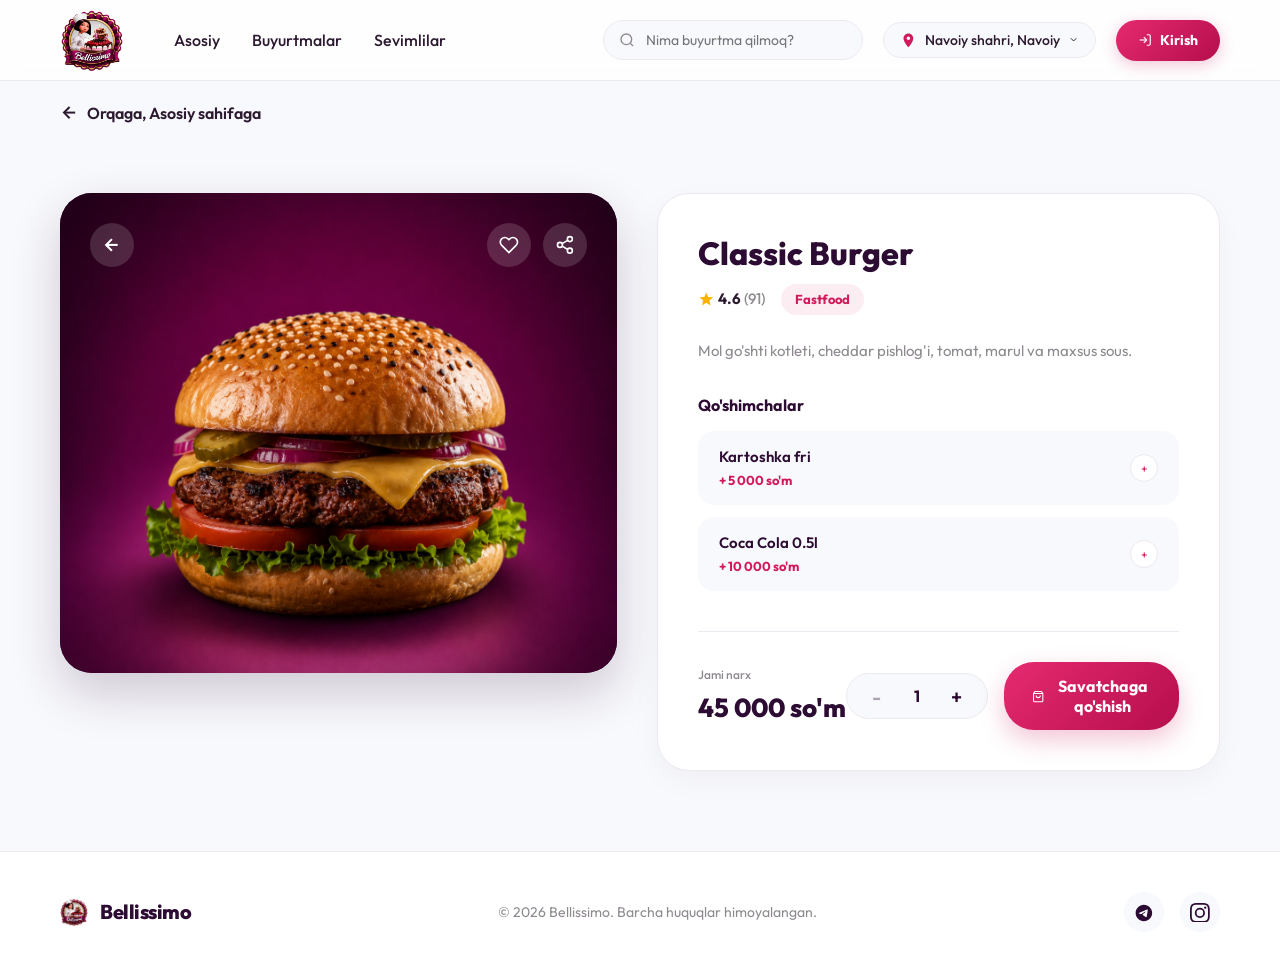
==== commit b96d4931: "Barcha sahifalarga kirish holatini boshqarish va login tugmalari qo'shildi" ====
--- a/burger.html
+++ b/burger.html
@@ -44,17 +44,23 @@
                     </svg>
                 </button>
 
-                <button class="action-btn" title="Bildirishnomalar">
-                    <svg stroke="currentColor" fill="none" stroke-width="2" viewBox="0 0 24 24" height="1em" width="1em" xmlns="http://www.w3.org/2000/svg">
-                        <path d="M18 8A6 6 0 0 0 6 8c0 7-3 9-3 9h18s-3-2-3-9"></path>
-                        <path d="M13.73 21a2 2 0 0 1-3.46 0"></path>
-                    </svg>
-                    <span class="badge">1</span>
-                </button>
-
-
-                <a href="profile.html" class="action-btn" title="Profil">
-                    <img src="images/avatar.svg" alt="Profil" style="width: 22px; height: 22px; border-radius: 50%;">
+                <!-- Shown when logged in -->
+                <div id="desktop-auth-actions" style="display: none; align-items: center; gap: 8px;">
+                    <button class="action-btn" title="Bildirishnomalar">
+                        <svg stroke="currentColor" fill="none" stroke-width="2" viewBox="0 0 24 24" height="1em" width="1em" xmlns="http://www.w3.org/2000/svg">
+                            <path d="M18 8A6 6 0 0 0 6 8c0 7-3 9-3 9h18s-3-2-3-9"></path>
+                            <path d="M13.73 21a2 2 0 0 1-3.46 0"></path>
+                        </svg>
+                        <span class="badge">1</span>
+                    </button>
+                    <a href="profile.html" class="action-btn" title="Profil">
+                        <img src="images/avatar.svg" alt="Profil" style="width: 22px; height: 22px; border-radius: 50%;">
+                    </a>
+                </div>
+                <!-- Shown when NOT logged in -->
+                <a href="login.html" id="desktop-login-btn" class="btn-primary" style="display: inline-flex; align-items: center; gap: 8px; padding: 10px 22px; border-radius: 30px; font-size: 14px; font-weight: 700; text-decoration: none; background: var(--pink-gradient); color: #fff; box-shadow: 0 4px 15px rgba(209,26,91,0.25);">
+                    <svg stroke="currentColor" fill="none" stroke-width="2" viewBox="0 0 24 24" height="1em" width="1em" xmlns="http://www.w3.org/2000/svg"><path d="M15 3h4a2 2 0 0 1 2 2v14a2 2 0 0 1-2 2h-4"></path><polyline points="10 17 15 12 10 7"></polyline><line x1="15" y1="12" x2="3" y2="12"></line></svg>
+                    Kirish
                 </a>
             </div>
         </div>
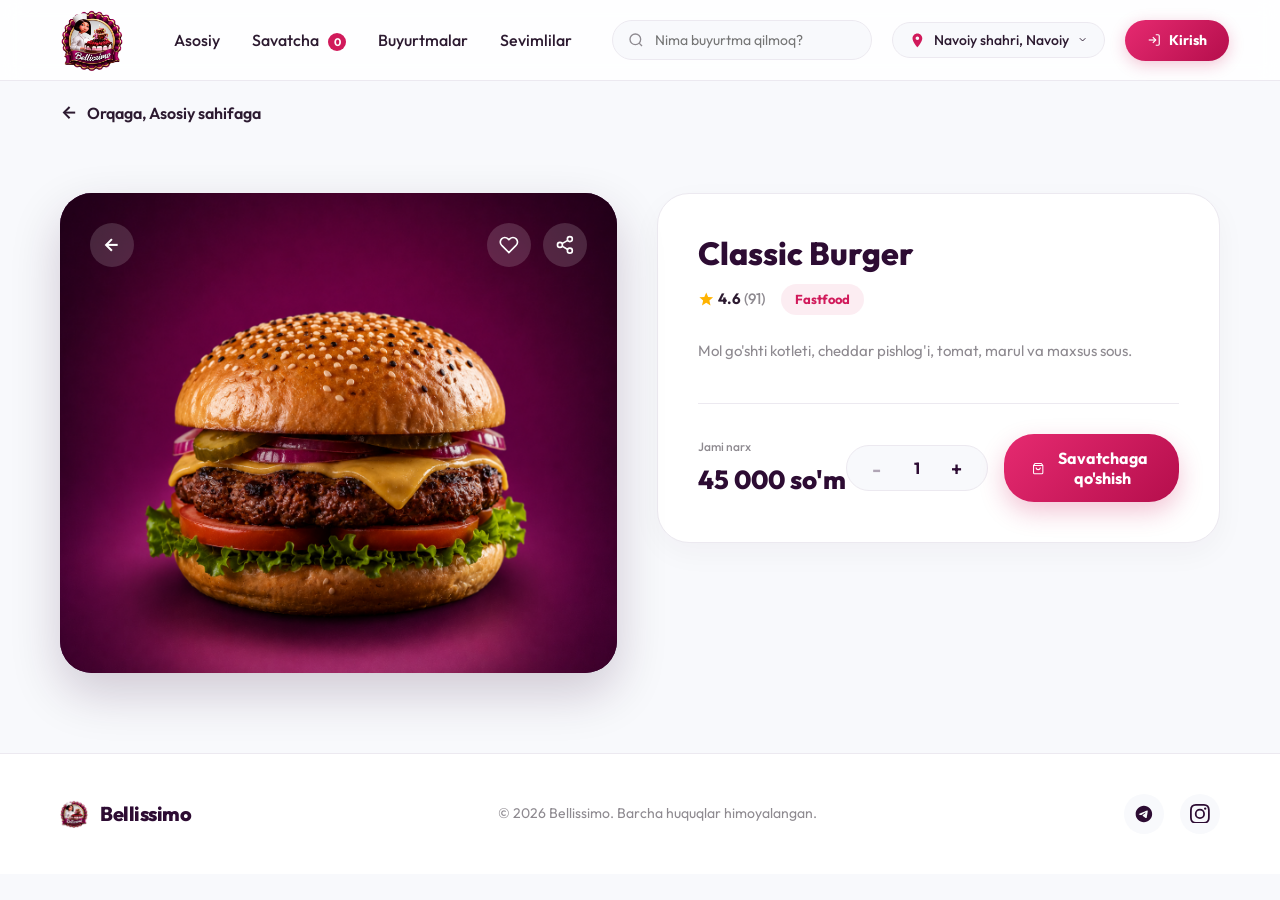
==== commit 72796f68: "Implement Yandex Maps address selector and complete checkout flow" ====
--- a/burger.html
+++ b/burger.html
@@ -21,6 +21,7 @@
 
             <nav class="desktop-nav">
                 <a href="index.html" class="nav-link">Asosiy</a>
+                <a href="cart.html" class="nav-link">Savatcha <span class="cart-badge nav-cart-badge">0</span></a>
                 <a href="orders.html" class="nav-link">Buyurtmalar</a>
                 <a href="favorites.html" class="nav-link">Sevimlilar</a>
             </nav>
@@ -143,34 +144,7 @@
 
                     <!-- No Size Selector (O'lcham) for Burger, matching mobile UI reference -->
 
-                    <!-- Extras (Qo'shimchalar) -->
-                    <div class="selector-section">
-                        <h4 class="selector-title">Qo'shimchalar</h4>
-                        <div class="extras-list">
-                            <div class="extra-item" data-price="5000">
-                                <div class="extra-info">
-                                    <span class="extra-name">Kartoshka fri</span>
-                                    <span class="extra-price">+ 5 000 so'm</span>
-                                </div>
-                                <button class="extra-checkbox flex-center">
-                                    <svg stroke="currentColor" fill="currentColor" stroke-width="0" viewBox="0 0 24 24" height="1em" width="1em" xmlns="http://www.w3.org/2000/svg">
-                                        <path d="M19 13h-6v6h-2v-6H5v-2h6V5h2v6h6v2z"></path>
-                                    </svg>
-                                </button>
-                            </div>
-                            <div class="extra-item" data-price="10000">
-                                <div class="extra-info">
-                                    <span class="extra-name">Coca Cola 0.5l</span>
-                                    <span class="extra-price">+ 10 000 so'm</span>
-                                </div>
-                                <button class="extra-checkbox flex-center">
-                                    <svg stroke="currentColor" fill="currentColor" stroke-width="0" viewBox="0 0 24 24" height="1em" width="1em" xmlns="http://www.w3.org/2000/svg">
-                                        <path d="M19 13h-6v6h-2v-6H5v-2h6V5h2v6h6v2z"></path>
-                                    </svg>
-                                </button>
-                            </div>
-                        </div>
-                    </div>
+
 
                     <!-- Purchase Actions Column -->
                     <div class="detail-purchase-bar">
@@ -228,6 +202,8 @@
         </div>
     </footer>
 
+
+
     <!-- Shared Javascript file -->
     <script src="script.js"></script>
 </body>
--- a/style.css
+++ b/style.css
@@ -163,6 +163,24 @@
     transition: var(--transition-smooth);
 }
 
+.nav-cart-badge {
+    background-color: var(--pink-accent);
+    color: #fff;
+    font-size: 11px;
+    font-weight: 700;
+    min-width: 18px;
+    height: 18px;
+    border-radius: 9px;
+    display: inline-flex;
+    align-items: center;
+    justify-content: center;
+    padding: 0 4px;
+    margin-left: 6px;
+    vertical-align: middle;
+    line-height: 1;
+}
+
+
 .nav-link.active,
 .nav-link:hover {
     color: var(--pink-accent);
@@ -430,6 +448,33 @@
 .mobile-nav-item.active svg {
     transform: translateY(-2px);
 }
+
+.mobile-cart-icon-wrapper {
+    position: relative;
+    display: inline-flex;
+    align-items: center;
+    justify-content: center;
+}
+
+.mobile-cart-icon-wrapper .badge {
+    position: absolute;
+    top: -6px;
+    right: -10px;
+    background-color: var(--pink-accent);
+    color: #fff;
+    font-size: 9px;
+    font-weight: 700;
+    min-width: 15px;
+    height: 15px;
+    border-radius: 50%;
+    display: none;
+    align-items: center;
+    justify-content: center;
+    padding: 0;
+    border: 1.5px solid #fff;
+    line-height: 1;
+}
+
 
 /* ==========================================================================
    HERO BANNER
@@ -1330,6 +1375,9 @@
 
 /* Tablet & Smaller Screens */
 @media (max-width: 992px) {
+    body {
+        padding-bottom: 90px;
+    }
     /* Layout Adaptations */
     .desktop-header,
     .header {
@@ -1466,6 +1514,9 @@
     .detail-page-wrapper {
         padding: 0;
         background-color: var(--dark-purple);
+        margin-left: -16px;
+        margin-right: -16px;
+        width: calc(100% + 32px);
     }
     
     .detail-back-bar {
@@ -1478,7 +1529,7 @@
     
     .detail-gallery-card {
         border-radius: 0;
-        min-height: 280px;
+        height: 420px;
         padding: 16px 20px;
         box-shadow: none;
     }
@@ -1490,7 +1541,7 @@
     
     .detail-info-card {
         border-radius: 30px 30px 0 0;
-        padding: 30px 20px 100px;
+        padding: 30px 20px 80px;
         margin-top: -24px;
         position: relative;
         z-index: 10;
@@ -1547,45 +1598,61 @@
     }
     
     .detail-purchase-bar {
-        position: fixed;
-        bottom: 0;
-        left: 0;
-        width: 100%;
+        position: relative;
         background-color: #fff;
-        padding: 16px 20px 24px;
-        box-shadow: 0 -10px 30px rgba(0, 0, 0, 0.06);
+        padding: 20px 0 0;
         border-top: 1px solid var(--border-color);
-        margin-top: 0;
+        margin-top: 24px;
         z-index: 999;
-    }
-    
-    .detail-total-price {
-        font-size: 22px;
+        display: grid;
+        grid-template-areas: 
+            "price qty"
+            "button button";
+        grid-template-columns: 1fr auto;
+        gap: 12px;
+        align-items: center;
+    }
+    
+    .detail-total-col {
+        grid-area: price;
+        display: flex;
+        flex-direction: column;
+        align-items: flex-start;
     }
     
     .detail-actions-col {
-        gap: 12px;
-    }
-    
-    .quantity-selector {
+        grid-area: qty;
+        display: contents;
+    }
+    
+    .detail-actions-col .quantity-selector {
+        grid-area: qty;
         padding: 6px 12px;
         gap: 12px;
-    }
-    
-    .qty-btn {
+        display: inline-flex;
+    }
+    
+    .detail-actions-col .qty-btn {
         width: 24px;
         height: 24px;
         font-size: 16px;
     }
     
-    .qty-number {
+    .detail-actions-col .qty-number {
         font-size: 15px;
     }
     
-    .btn-add-to-cart {
+    .detail-actions-col .btn-add-to-cart {
+        grid-area: button;
+        width: 100%;
+        justify-content: center;
         padding: 12px 20px;
         font-size: 15px;
         gap: 6px;
+    }
+    
+    .detail-total-price {
+        font-size: 22px;
     }
 }
 
@@ -2191,4 +2258,179 @@
         justify-content: center;
         width: 100%;
     }
-}
+    
+    /* Responsive Cart Layout and Items on Mobile */
+    .cart-items-panel,
+    .cart-summary-panel {
+        padding: 16px;
+    }
+    
+    .cart-item {
+        display: grid;
+        grid-template-columns: 80px 1fr;
+        gap: 12px 16px;
+        padding: 16px 0;
+        align-items: center;
+    }
+    
+    .cart-item-img {
+        width: 80px;
+        height: 80px;
+    }
+    
+    .cart-item-info {
+        display: flex;
+        flex-direction: column;
+        gap: 4px;
+        width: 100%;
+    }
+    
+    .cart-item-actions {
+        grid-column: 1 / 3;
+        display: flex;
+        flex-direction: row;
+        justify-content: space-between;
+        align-items: center;
+        width: 100%;
+        margin-top: 4px;
+        padding-top: 12px;
+        border-top: 1px dashed var(--border-color);
+    }
+}
+
+/* ==========================================================================
+   YANDEX MAPS CHECKOUT INTEGRATION
+   ========================================================================== */
+.checkout-map-wrapper {
+    position: relative;
+    width: 100%;
+    margin-bottom: 20px;
+}
+
+.checkout-map-container {
+    width: 100%;
+    height: 480px;
+    border-radius: var(--border-radius-lg);
+    border: 1px solid var(--border-color);
+    box-shadow: var(--shadow-soft);
+    overflow: hidden;
+    position: relative;
+    background-color: var(--bg-gray);
+}
+
+.map-search-row {
+    position: relative;
+    margin-bottom: 16px;
+    display: flex;
+    gap: 12px;
+}
+
+.map-search-input-wrapper {
+    position: relative;
+    flex-grow: 1;
+}
+
+.map-search-input-wrapper svg {
+    position: absolute;
+    left: 14px;
+    top: 50%;
+    transform: translateY(-50%);
+    color: var(--text-muted);
+    pointer-events: none;
+}
+
+.map-search-input {
+    width: 100%;
+    padding: 12px 16px 12px 42px;
+    border: 1px solid var(--border-color);
+    border-radius: 12px;
+    font-size: 15px;
+    font-family: 'Outfit', sans-serif;
+    color: var(--text-dark);
+    transition: var(--transition-smooth);
+    background-color: #fff;
+}
+
+.map-search-input:focus {
+    border-color: var(--pink-accent);
+    outline: none;
+    box-shadow: 0 0 0 3px rgba(209, 26, 91, 0.1);
+}
+
+.btn-locate-user {
+    background-color: #fff;
+    border: 1px solid var(--border-color);
+    color: var(--dark-purple);
+    width: 48px;
+    height: 48px;
+    border-radius: 12px;
+    display: flex;
+    align-items: center;
+    justify-content: center;
+    cursor: pointer;
+    box-shadow: var(--shadow-soft);
+    transition: var(--transition-smooth);
+    flex-shrink: 0;
+}
+
+.btn-locate-user:hover {
+    border-color: var(--pink-accent);
+    color: var(--pink-accent);
+    transform: translateY(-1px);
+}
+
+.btn-locate-user:active {
+    transform: translateY(0);
+}
+
+.selected-address-box {
+    background-color: rgba(209, 26, 91, 0.02);
+    border: 2px dashed var(--pink-accent);
+    padding: 16px 20px;
+    border-radius: 16px;
+    margin-bottom: 20px;
+    text-align: left;
+}
+
+.btn-confirm-address {
+    width: 100%;
+    background: var(--pink-gradient);
+    color: #fff;
+    font-size: 15px;
+    font-weight: 700;
+    padding: 12px 20px;
+    border-radius: 20px;
+    cursor: pointer;
+    text-align: center;
+    border: none;
+    box-shadow: 0 4px 15px rgba(209, 26, 91, 0.15);
+    transition: var(--transition-smooth);
+}
+
+.btn-confirm-address:hover:not(:disabled) {
+    transform: translateY(-2px);
+    box-shadow: 0 6px 20px rgba(209, 26, 91, 0.25);
+}
+
+.btn-confirm-address:disabled {
+    background: var(--border-color);
+    color: var(--text-muted);
+    cursor: not-allowed;
+    box-shadow: none;
+    transform: none;
+}
+
+@media (max-width: 992px) {
+    .checkout-map-container {
+        height: 400px;
+    }
+}
+
+@media (max-width: 576px) {
+    .checkout-map-container {
+        height: 360px;
+    }
+    .map-search-row {
+        flex-direction: row;
+    }
+}
